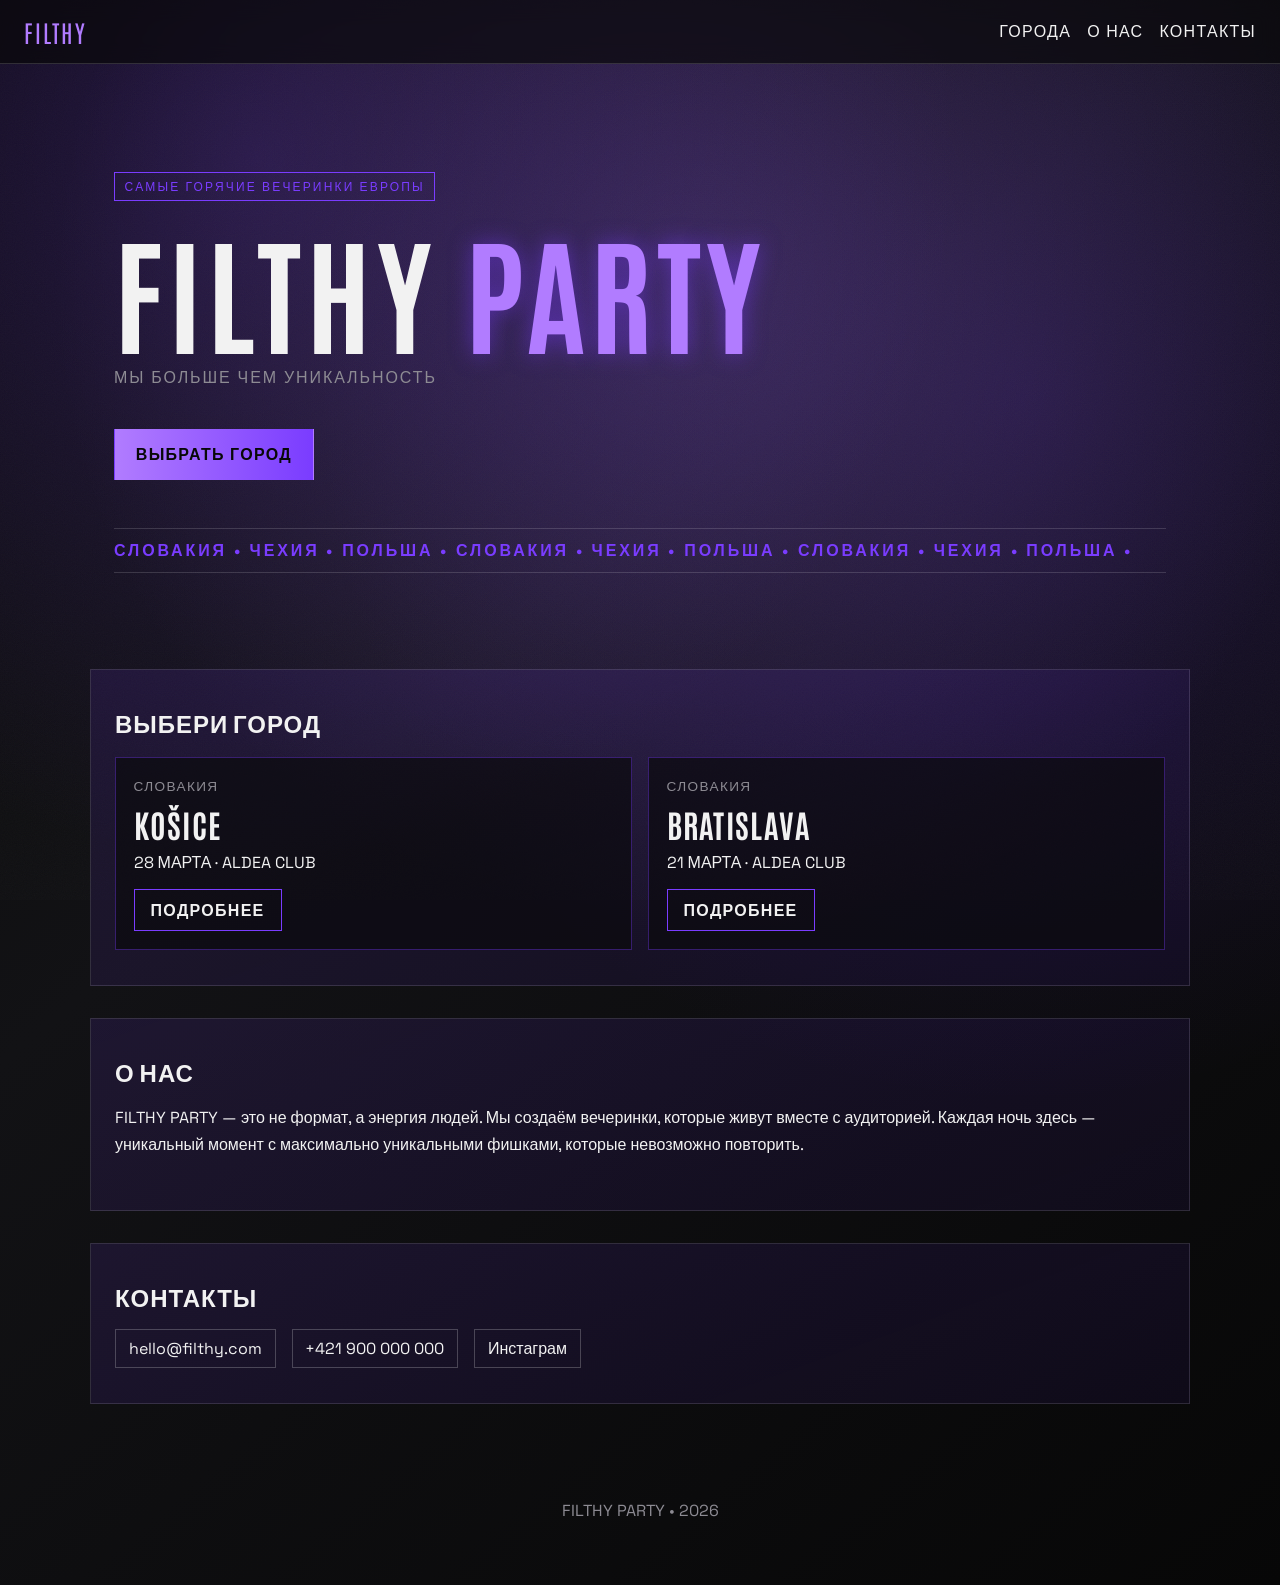
==== index.html @ e1b3bf98 "Add files via upload" ====
<!DOCTYPE html>
<html lang="ru">
<head>
  <meta charset="UTF-8" />
  <meta name="viewport" content="width=device-width, initial-scale=1.0" />
  <title>FILTHY PARTY | Серия вечеринок</title>
  <meta name="description" content="FILTHY PARTY: выбери город и переходи к деталям события." />
  <link rel="preconnect" href="https://fonts.googleapis.com" />
  <link rel="preconnect" href="https://fonts.gstatic.com" crossorigin />
  <link href="https://fonts.googleapis.com/css2?family=Antonio:wght@400;600;700&family=Space+Grotesk:wght@400;500;700&display=swap" rel="stylesheet" />
  <link rel="stylesheet" href="style.css" />
</head>
<body>
  <div class="noise" aria-hidden="true"></div>

  <header class="topbar">
    <a href="index.html" class="logo">FILTHY</a>
    <nav>
      <a href="#cities">Города</a>
      <a href="#manifest">О НАС</a>
      <a href="#contact">Контакты</a>
    </nav>
  </header>

  <main>
    <section class="hero reveal">
      <p class="stamp">САМЫЕ ГОРЯЧИЕ ВЕЧЕРИНКИ ЕВРОПЫ</p>
      <h1>
        FILTHY
        <span>PARTY</span>
      </h1>
      <p class="subtitle">МЫ БОЛЬШЕ ЧЕМ УНИКАЛЬНОСТЬ</p>
      <a href="#cities" class="cta">ВЫБРАТЬ ГОРОД</a>
      <div class="marquee" aria-hidden="true">
        <span>СЛОВАКИЯ • ЧЕХИЯ • ПОЛЬША • СЛОВАКИЯ • ЧЕХИЯ • ПОЛЬША • СЛОВАКИЯ • ЧЕХИЯ • ПОЛЬША • </span>
      </div>
    </section>

    <section id="cities" class="panel reveal">
      <h2>ВЫБЕРИ ГОРОД</h2>
      <div class="city-grid">
        <article class="city-card">
          <p class="city-meta">СЛОВАКИЯ</p>
          <h3>KOŠICE</h3>
          <p>28 МАРТА · ALDEA CLUB</p>
          <a href="cities/kosice.html" class="ghost-btn">ПОДРОБНЕЕ</a>
        </article>

        <article class="city-card">
          <p class="city-meta">СЛОВАКИЯ</p>
          <h3>BRATISLAVA</h3>
          <p>21 МАРТА · ALDEA CLUB</p>
          <a href="cities/bratislava.html" class="ghost-btn">ПОДРОБНЕЕ</a>
        </article>
      </div>
    </section>

    <section id="manifest" class="panel reveal">
      <h2>О НАС</h2>
      <p>
        FILTHY PARTY — это не формат, а энергия людей. Мы создаём вечеринки,
        которые живут вместе с аудиторией. Каждая ночь здесь — уникальный момент
        с максимально уникальными фишками, которые невозможно повторить.
      </p>
    </section>

    <section id="contact" class="panel reveal">
      <h2>КОНТАКТЫ</h2>
      <div class="contact-row">
        <a href="mailto:hello@filthy.com">hello@filthy.com</a>
        <a href="tel:+421900000000">+421 900 000 000</a>
        <a href="https://instagram.com" target="_blank" rel="noreferrer">Инстаграм</a>
      </div>
    </section>
  </main>

  <footer>
    <p>FILTHY PARTY • 2026</p>
  </footer>

  <script src="script.js"></script>
</body>
</html>
---- style.css ----
:root {
  --bg: #080808;
  --charcoal: #151519;
  --gray: #8d8b93;
  --violet: #7a3cff;
  --violet-soft: #b17cff;
  --violet-deep: #5320c9;
  --text: #f2f2f2;
}

* {
  box-sizing: border-box;
}

html,
body {
  margin: 0;
  padding: 0;
}

body {
  font-family: "Space Grotesk", sans-serif;
  background: radial-gradient(circle at 20% 10%, rgba(122, 60, 255, 0.22), transparent 40%),
              radial-gradient(circle at 55% 18%, rgba(177, 124, 255, 0.2), transparent 44%),
              radial-gradient(circle at 80% 25%, rgba(83, 32, 201, 0.22), transparent 45%),
              linear-gradient(140deg, #090909 0%, #121215 40%, #070707 100%);
  color: var(--text);
  min-height: 100vh;
  overflow-x: hidden;
}

.noise {
  position: fixed;
  inset: 0;
  pointer-events: none;
  opacity: 0.05;
  z-index: -1;
  background-image: url("data:image/svg+xml,%3Csvg xmlns='http://www.w3.org/2000/svg' width='140' height='140' viewBox='0 0 140 140'%3E%3Cfilter id='n'%3E%3CfeTurbulence type='fractalNoise' baseFrequency='.9' numOctaves='2' stitchTiles='stitch'/%3E%3C/filter%3E%3Crect width='140' height='140' filter='url(%23n)' opacity='.6'/%3E%3C/svg%3E");
}

.topbar {
  display: flex;
  justify-content: space-between;
  align-items: center;
  padding: 1rem 1.5rem;
  border-bottom: 1px solid rgba(255, 255, 255, 0.15);
  position: sticky;
  top: 0;
  backdrop-filter: blur(10px);
  background: rgba(8, 8, 8, 0.68);
  z-index: 10;
}

.logo,
nav a {
  color: var(--text);
  text-decoration: none;
  letter-spacing: 0.08em;
  text-transform: uppercase;
}

.logo {
  font-family: "Antonio", sans-serif;
  font-size: 1.5rem;
  color: var(--violet-soft);
}

nav {
  display: flex;
  gap: 1rem;
}

nav a:hover,
.contact-row a:hover {
  color: var(--violet);
}

main {
  padding-bottom: 1rem;
}

.hero {
  padding: 6rem 1.5rem 4rem;
  max-width: 1100px;
  margin: 0 auto;
}

.event-hero {
  padding-top: 4.5rem;
}

.stamp {
  display: inline-block;
  padding: 0.35rem 0.6rem;
  border: 1px solid var(--violet);
  color: var(--violet);
  font-size: 0.75rem;
  letter-spacing: 0.18em;
}

h1,
h2,
h3 {
  font-family: "Antonio", sans-serif;
  letter-spacing: 0.04em;
  margin: 0;
}

h1 {
  font-size: clamp(3rem, 10vw, 8rem);
  line-height: 0.95;
  margin: 1rem 0;
}

h1 span,
.ticket-grid p,
.event-list span {
  color: var(--violet-soft);
  text-shadow: 0 0 22px rgba(122, 60, 255, 0.5);
}

.subtitle {
  color: var(--gray);
  letter-spacing: 0.12em;
  text-transform: uppercase;
}

.cta,
.ghost-btn {
  display: inline-block;
  text-decoration: none;
  font-weight: 700;
  letter-spacing: 0.08em;
  text-transform: uppercase;
  transition: transform 0.2s ease, filter 0.2s ease, background 0.2s ease;
}

.cta {
  margin-top: 1.6rem;
  color: var(--bg);
  background: linear-gradient(90deg, var(--violet-soft), var(--violet));
  padding: 0.85rem 1.3rem;
  border: 1px solid transparent;
}

.ghost-btn {
  margin-top: 0.8rem;
  color: var(--text);
  border: 1px solid var(--violet);
  padding: 0.6rem 1rem;
  background: transparent;
}

.cta:hover,
.ghost-btn:hover,
.ticket-grid button:hover,
.ticket-grid .ticket-btn:hover {
  transform: translateY(-2px) scale(1.02);
  filter: brightness(1.06);
}

.ghost-btn:hover,
.ticket-grid button:hover,
.ticket-grid .ticket-btn:hover {
  background: var(--violet);
}

.marquee {
  margin-top: 3rem;
  overflow: hidden;
  border-top: 1px solid rgba(255, 255, 255, 0.15);
  border-bottom: 1px solid rgba(255, 255, 255, 0.15);
  padding: 0.7rem 0;
}

.marquee span {
  display: inline-block;
  white-space: nowrap;
  color: var(--violet);
  font-weight: 700;
  letter-spacing: 0.18em;
  animation: move 16s linear infinite;
}

@keyframes move {
  from { transform: translateX(0); }
  to { transform: translateX(-50%); }
}

.panel {
  max-width: 1100px;
  margin: 2rem auto;
  padding: 2.2rem 1.5rem;
  border: 1px solid rgba(255, 255, 255, 0.12);
  background: linear-gradient(160deg, rgba(122, 60, 255, 0.12), rgba(83, 32, 201, 0.08));
}

.panel p {
  line-height: 1.7;
}

.city-grid {
  margin-top: 1.1rem;
  display: grid;
  gap: 1rem;
  grid-template-columns: repeat(auto-fit, minmax(260px, 1fr));
}

.city-card {
  border: 1px solid rgba(122, 60, 255, 0.38);
  padding: 1.1rem;
  background: rgba(11, 11, 14, 0.7);
}

.city-card h3 {
  font-size: 2rem;
  margin: 0.3rem 0;
}

.city-card p {
  margin: 0;
}

.city-meta {
  color: var(--gray);
  letter-spacing: 0.1em;
  font-size: 0.85rem;
  text-transform: uppercase;
}

.event-list,
.faq-list {
  list-style: none;
  margin: 1rem 0 0;
  padding: 0;
}

.event-list li,
.faq-list li {
  display: flex;
  gap: 1rem;
  align-items: baseline;
  padding: 0.65rem 0;
  border-bottom: 1px dashed rgba(255, 255, 255, 0.2);
}

.event-list span {
  min-width: 3.6rem;
}

.timeline {
  display: grid;
  grid-template-columns: repeat(auto-fit, minmax(220px, 1fr));
  gap: 1rem;
  margin-top: 1rem;
}

.timeline article {
  border: 1px solid rgba(122, 60, 255, 0.4);
  background: rgba(10, 10, 10, 0.6);
  padding: 1rem;
}

.ticket-grid {
  margin-top: 1rem;
  display: grid;
  gap: 1rem;
  grid-template-columns: repeat(auto-fit, minmax(190px, 1fr));
}

.ticket-grid article {
  background: var(--charcoal);
  border: 1px solid rgba(122, 60, 255, 0.4);
  padding: 1rem;
}

.ticket-grid p {
  font-size: 2rem;
  margin: 0.5rem 0;
}

.ticket-grid button,
.ticket-grid .ticket-btn {
  border: 1px solid var(--violet);
  background: transparent;
  color: var(--text);
  padding: 0.55rem 0.8rem;
  font-weight: 700;
  letter-spacing: 0.05em;
  cursor: pointer;
  text-decoration: none;
  display: inline-block;
  text-transform: uppercase;
}

.ticket-status {
  border: 1px solid #8a8a94;
  color: #ebebef;
  padding: 0.55rem 0.8rem;
  font-weight: 700;
  letter-spacing: 0.05em;
  display: inline-block;
  text-transform: uppercase;
  cursor: default;
  background: linear-gradient(110deg, rgba(120,120,130,0.16) 0%, rgba(220,220,230,0.28) 45%, rgba(125,125,135,0.16) 100%);
  background-size: 220% 100%;
  animation: ticket-shimmer 3.2s linear infinite;
  box-shadow: 0 0 10px rgba(188, 188, 198, 0.24);
}

@keyframes ticket-shimmer {
  0% { background-position: 0% 50%; }
  100% { background-position: 220% 50%; }
}

.ticket-bottom {
  margin-top: 1rem;
}

.ticket-note {
  display: block;
  margin-top: 0.55rem;
  color: var(--gray);
  font-size: 0.85rem;
  line-height: 1.4;
}

.contact-row {
  margin-top: 1rem;
  display: flex;
  gap: 1rem;
  flex-wrap: wrap;
}

.contact-row a {
  color: var(--text);
  text-decoration: none;
  border: 1px solid rgba(255, 255, 255, 0.22);
  padding: 0.5rem 0.8rem;
}

footer {
  text-align: center;
  color: var(--gray);
  padding: 2rem 1rem 3rem;
}

.reveal {
  opacity: 0;
  transform: translateY(24px);
  transition: opacity 0.55s ease, transform 0.55s ease;
}

.reveal.show {
  opacity: 1;
  transform: translateY(0);
}

@media (max-width: 760px) {
  .topbar {
    flex-direction: column;
    gap: 0.7rem;
  }

  nav {
    flex-wrap: wrap;
    justify-content: center;
  }

  h1 {
    line-height: 1;
  }

  .event-list li,
  .faq-list li {
    flex-direction: column;
    gap: 0.2rem;
  }
}
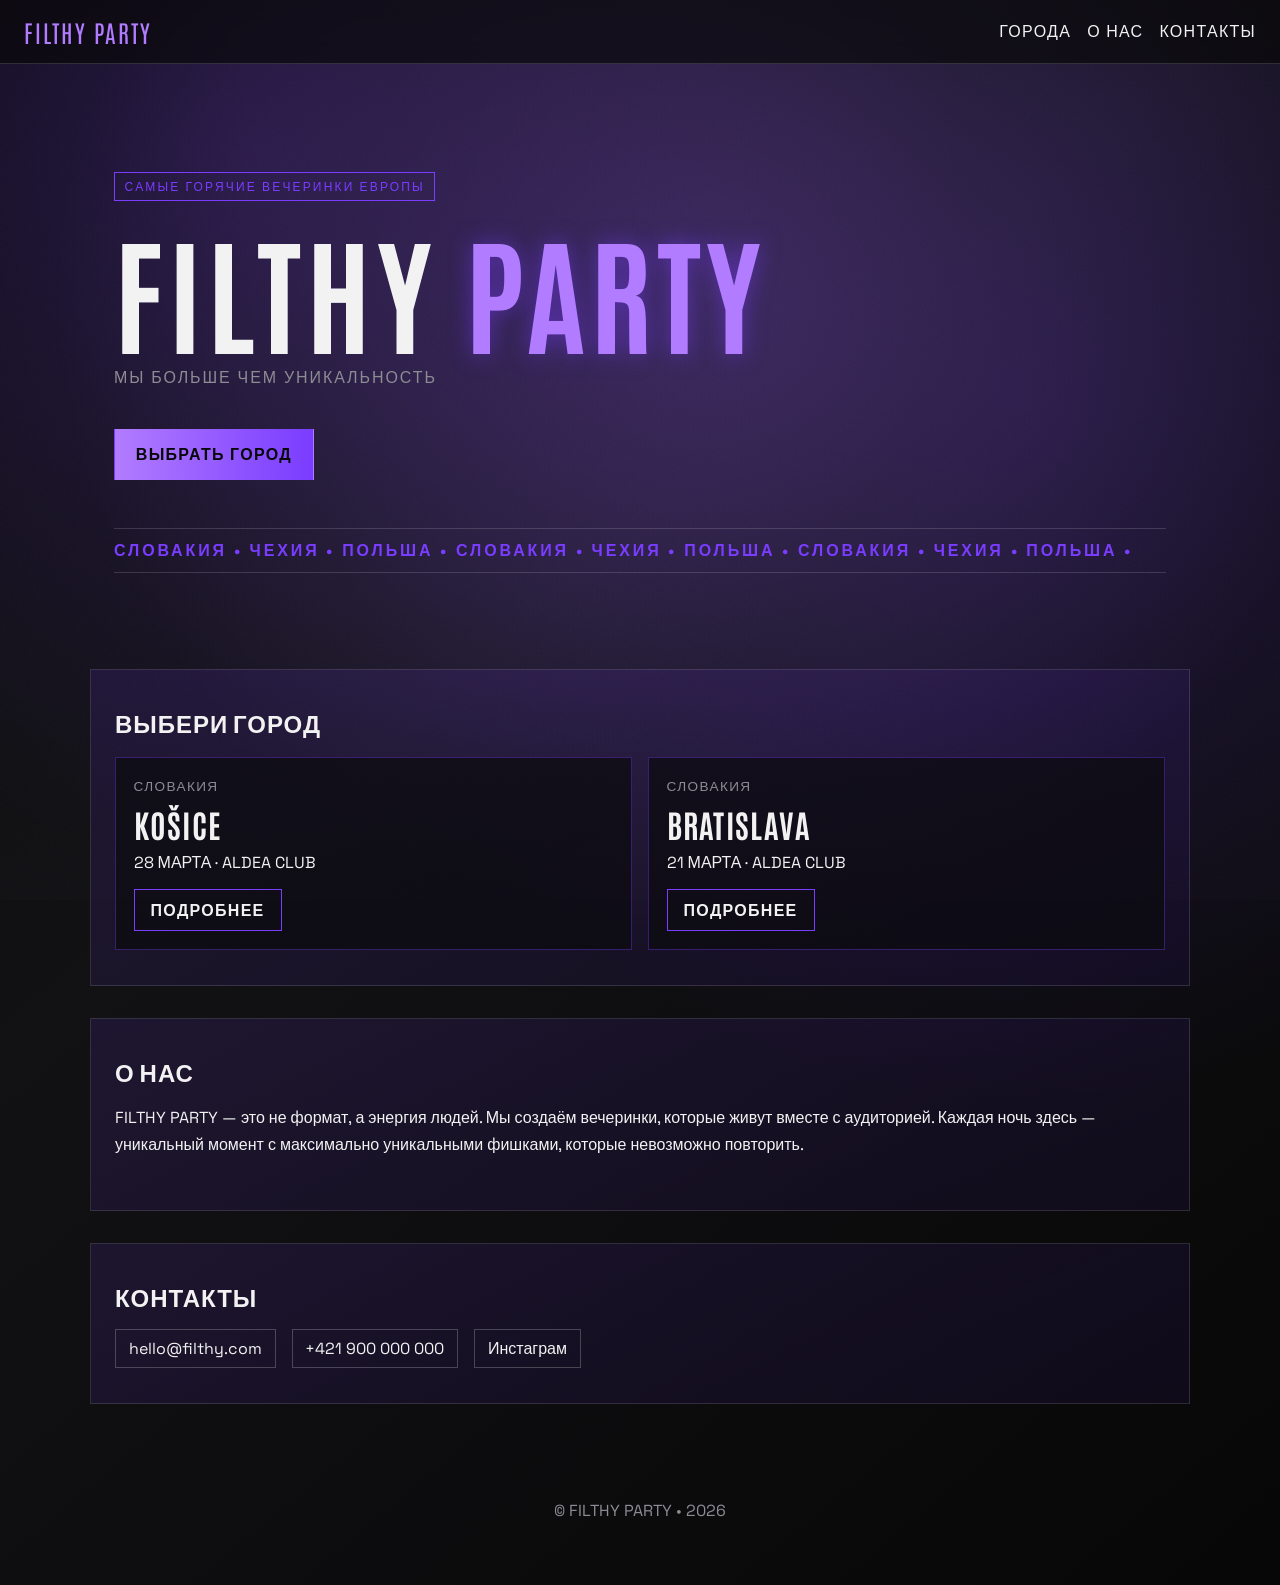
==== commit 62a71c64: "Add files via upload" ====
--- a/index.html
+++ b/index.html
@@ -3,8 +3,8 @@
 <head>
   <meta charset="UTF-8" />
   <meta name="viewport" content="width=device-width, initial-scale=1.0" />
-  <title>FILTHY PARTY | Серия вечеринок</title>
-  <meta name="description" content="FILTHY PARTY: выбери город и переходи к деталям события." />
+  <title>FILTHY PARTY</title>
+  <meta name="description" content="FILTHY PARTY: серия вечеринок и детали событий." />
   <link rel="preconnect" href="https://fonts.googleapis.com" />
   <link rel="preconnect" href="https://fonts.gstatic.com" crossorigin />
   <link href="https://fonts.googleapis.com/css2?family=Antonio:wght@400;600;700&family=Space+Grotesk:wght@400;500;700&display=swap" rel="stylesheet" />
@@ -14,7 +14,7 @@
   <div class="noise" aria-hidden="true"></div>
 
   <header class="topbar">
-    <a href="index.html" class="logo">FILTHY</a>
+    <a href="index.html" class="logo">FILTHY PARTY</a>
     <nav>
       <a href="#cities">Города</a>
       <a href="#manifest">О НАС</a>
@@ -75,7 +75,7 @@
   </main>
 
   <footer>
-    <p>FILTHY PARTY • 2026</p>
+    <p>© FILTHY PARTY • 2026</p>
   </footer>
 
   <script src="script.js"></script>
